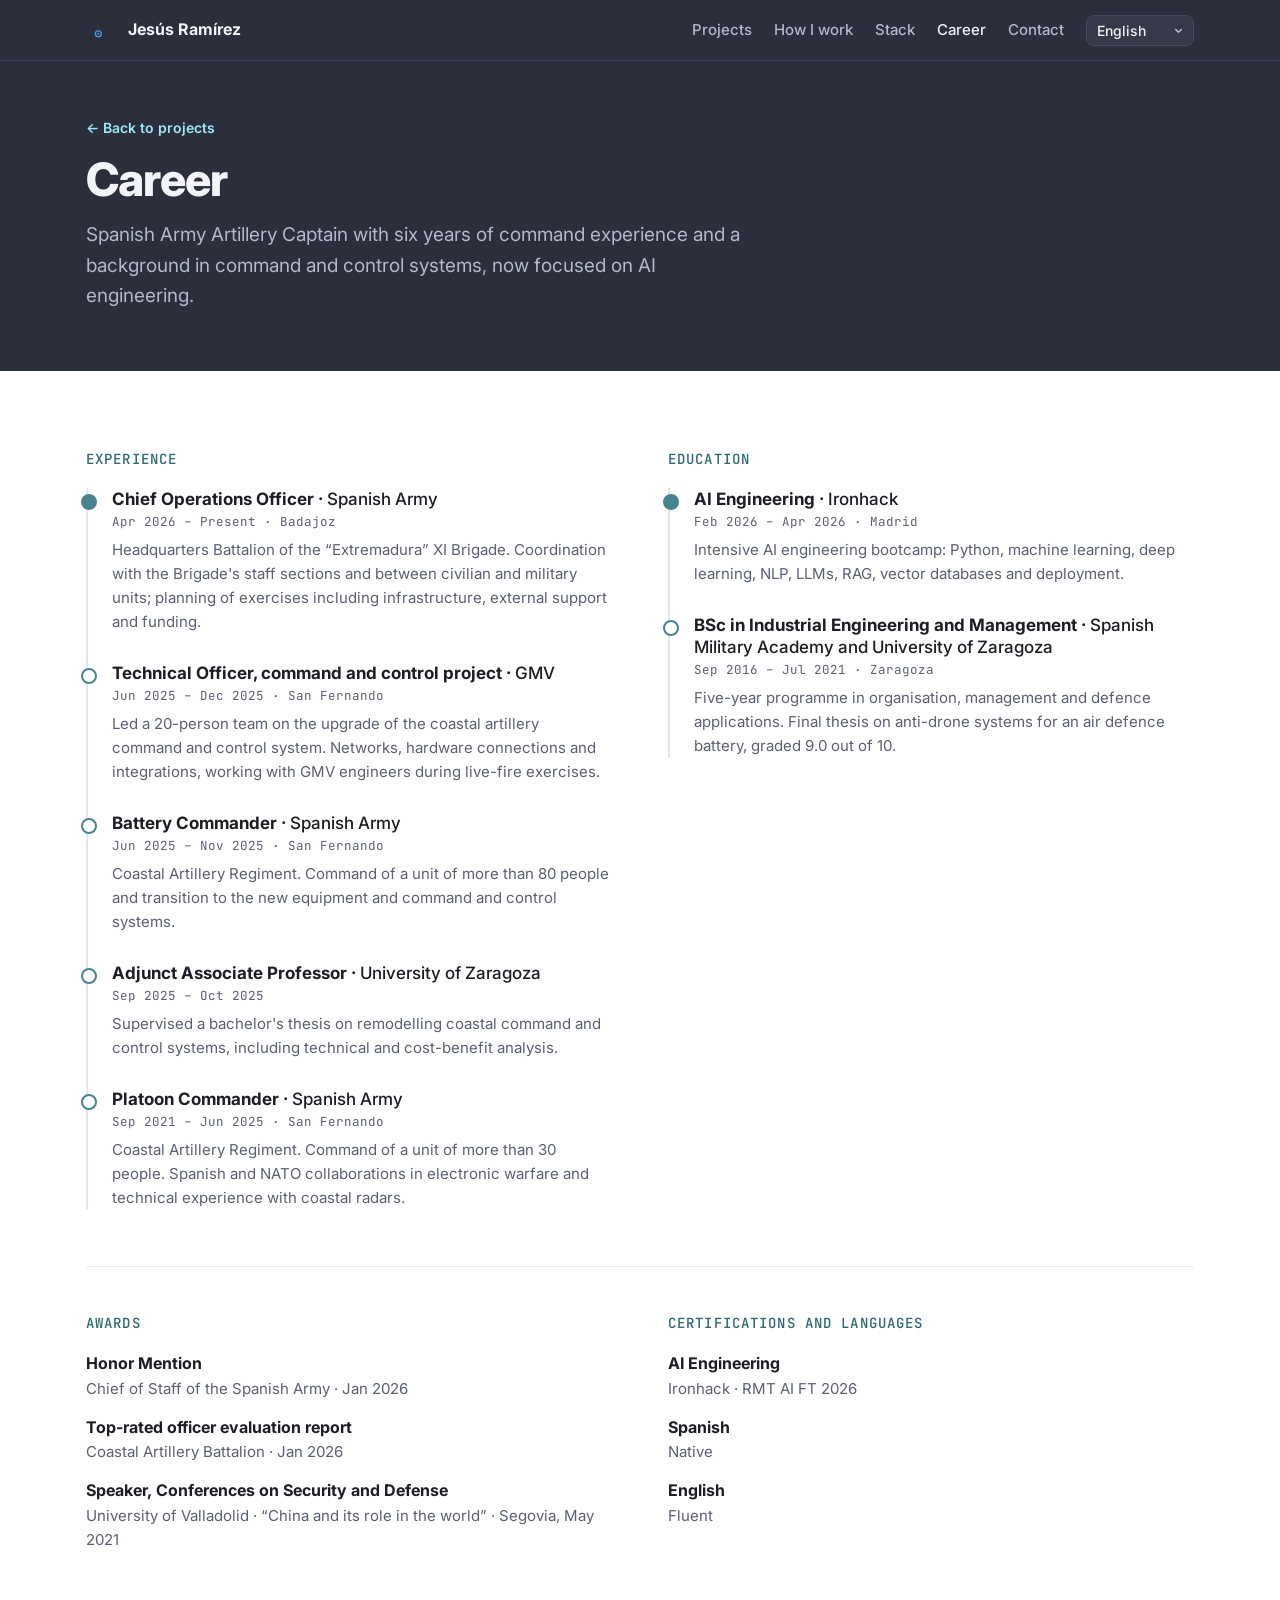
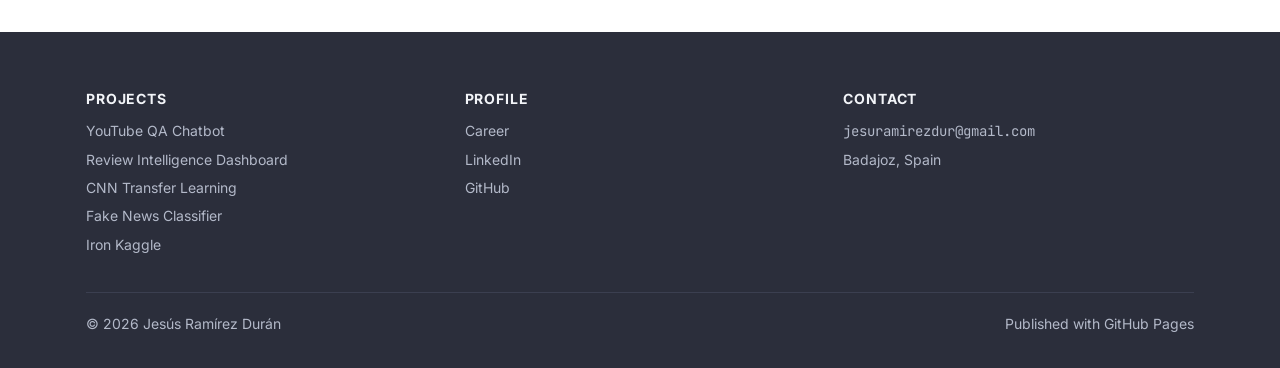
==== career.html @ 247e7cb8 "English by default with automatic translation, and five projects on the main page Co-Authored-By: Cl" ====
<!doctype html>
<html lang="en">
<head>
<meta charset="utf-8">
<meta name="viewport" content="width=device-width, initial-scale=1, viewport-fit=cover">
<meta name="description" content="Spanish Army Artillery Captain with six years of command experience and a background in command and control systems, now focused on AI engineering." data-i18n-content="c.p">
<meta property="og:title" content="Jesús Ramírez Durán · AI Engineering">
<meta property="og:description" content="AI projects: agents, RAG, NLP and computer vision.">
<link rel="icon" type="image/svg+xml" href="logo.svg">
<title data-i18n="c.title">Career · Jesús Ramírez</title>
<link rel="preconnect" href="https://fonts.googleapis.com">
<link rel="stylesheet" href="https://fonts.googleapis.com/css2?family=Inter:wght@400;500;600;700;800&family=JetBrains+Mono:wght@400;500&display=swap">
<link rel="stylesheet" href="style.css">
</head>
<body>
<nav class="nav" aria-label="Main">
  <div class="inner">
    <a class="brand" href="index.html">
      <svg class="logo" width="32" height="32" viewBox="0 0 120 120" aria-hidden="true"><g id="logo-art" fill="none" stroke="currentColor" stroke-width="5" stroke-linecap="round" stroke-linejoin="round">
        <circle cx="46" cy="74" r="11"/>
        <circle class="lg-dot" cx="46" cy="74" r="3.6" fill="currentColor" stroke="none"/>
        <path class="lg-s" pathLength="1" d="M35 74H16"/>
        <path class="lg-s" pathLength="1" d="M38.2 66.2 28 56V44.5"/>
        <path class="lg-s" pathLength="1" d="M46 63V44.5"/>
        <path class="lg-s" pathLength="1" d="M38.2 81.8 26 94v6.5"/>
        <path class="lg-s" pathLength="1" d="M46 85v15.5"/>
        <path class="lg-s" pathLength="1" d="M53.8 81.8 64 92h14.5"/>
        <path class="lg-s" pathLength="1" d="M57 74h31.5"/>
        <circle class="lg-n" cx="10.5" cy="74" r="5.5"/><circle class="lg-n" cx="28" cy="39" r="5.5"/>
        <circle class="lg-n" cx="46" cy="39" r="5.5"/><circle class="lg-n" cx="26" cy="106" r="5.5"/>
        <circle class="lg-n" cx="46" cy="106" r="5.5"/><circle class="lg-n" cx="84" cy="92" r="5.5"/>
        <circle class="lg-n" cx="94" cy="74" r="5.5"/>
        <path class="lg-a" pathLength="1" d="M53.8 66.2 106 14M86 14h20v20"/>
        <path class="lg-a lg-a2" pathLength="1" d="M60 40 80 20M67 20h13v13"/>
        <path class="lg-a lg-a3" pathLength="1" d="M80 62l20-20M87 42h13v13"/>
      </g></svg>
      Jesús Ramírez
    </a>
    <ul>
      <li><a href="index.html#projects" data-i18n="nav.projects">Projects</a></li>
      <li><a href="index.html#how-i-work" data-i18n="nav.how">How I work</a></li>
      <li><a href="index.html#stack" data-i18n="nav.stack">Stack</a></li>
      <li><a href="career.html" aria-current="page" data-i18n="nav.career">Career</a></li>
      <li><a href="#contact" data-i18n="nav.contact">Contact</a></li>
      <li><select id="lang" class="lang" aria-label="Language" data-i18n-aria="nav.lang"><option value="en">English</option><option value="es">Español</option><option value="fr">Français</option><option value="de">Deutsch</option><option value="it">Italiano</option><option value="pt">Português</option></select></li>
    </ul>
  </div>
</nav>

<header class="page-head">
  <div class="inner">
    <a class="back" href="index.html" data-i18n="c.back">← Back to projects</a>
    <h1 data-i18n="nav.career">Career</h1>
    <p data-i18n="c.p">Spanish Army Artillery Captain with six years of command experience and a background in command and control systems, now focused on AI engineering.</p>
  </div>
</header>

<section id="career">
  <div class="inner">
    <div class="cv">
      <div>
        <h3 data-i18n="c.exp">Experience</h3>
        <ul class="tl">
          <li class="now"><h4><span data-i18n="e1.t">Chief Operations Officer</span> · <span class="org" data-i18n="org.army">Spanish Army</span></h4><span class="when" data-i18n="e1.w">Apr 2026 – Present · Badajoz</span><p data-i18n="e1.p">Headquarters Battalion of the “Extremadura” XI Brigade. Coordination with the Brigade's staff sections and between civilian and military units; planning of exercises including infrastructure, external support and funding.</p></li>
          <li><h4><span data-i18n="e2.t">Technical Officer, command and control project</span> · <span class="org">GMV</span></h4><span class="when" data-i18n="e2.w">Jun 2025 – Dec 2025 · San Fernando</span><p data-i18n="e2.p">Led a 20-person team on the upgrade of the coastal artillery command and control system. Networks, hardware connections and integrations, working with GMV engineers during live-fire exercises.</p></li>
          <li><h4><span data-i18n="e3.t">Battery Commander</span> · <span class="org" data-i18n="org.army">Spanish Army</span></h4><span class="when" data-i18n="e3.w">Jun 2025 – Nov 2025 · San Fernando</span><p data-i18n="e3.p">Coastal Artillery Regiment. Command of a unit of more than 80 people and transition to the new equipment and command and control systems.</p></li>
          <li><h4><span data-i18n="e4.t">Adjunct Associate Professor</span> · <span class="org" data-i18n="org.unizar">University of Zaragoza</span></h4><span class="when" data-i18n="e4.w">Sep 2025 – Oct 2025</span><p data-i18n="e4.p">Supervised a bachelor's thesis on remodelling coastal command and control systems, including technical and cost-benefit analysis.</p></li>
          <li><h4><span data-i18n="e5.t">Platoon Commander</span> · <span class="org" data-i18n="org.army">Spanish Army</span></h4><span class="when" data-i18n="e5.w">Sep 2021 – Jun 2025 · San Fernando</span><p data-i18n="e5.p">Coastal Artillery Regiment. Command of a unit of more than 30 people. Spanish and NATO collaborations in electronic warfare and technical experience with coastal radars.</p></li>
        </ul>
      </div>
      <div>
        <h3 data-i18n="c.edu">Education</h3>
        <ul class="tl">
          <li class="now"><h4>AI Engineering · <span class="org">Ironhack</span></h4><span class="when" data-i18n="d1.w">Feb 2026 – Apr 2026 · Madrid</span><p data-i18n="d1.p">Intensive AI engineering bootcamp: Python, machine learning, deep learning, NLP, LLMs, RAG, vector databases and deployment.</p></li>
          <li><h4><span data-i18n="d2.t">BSc in Industrial Engineering and Management</span> · <span class="org" data-i18n="org.agm">Spanish Military Academy and University of Zaragoza</span></h4><span class="when" data-i18n="d2.w">Sep 2016 – Jul 2021 · Zaragoza</span><p data-i18n="d2.p">Five-year programme in organisation, management and defence applications. Final thesis on anti-drone systems for an air defence battery, graded 9.0 out of 10.</p></li>
        </ul>
      </div>
    </div>
    <div class="cv cv-extra">
      <div>
        <h3 data-i18n="c.awards">Awards</h3>
        <ul class="plain">
          <li><strong data-i18n="a1.t">Honor Mention</strong><span data-i18n="a1.p">Chief of Staff of the Spanish Army · Jan 2026</span></li>
          <li><strong data-i18n="a2.t">Top-rated officer evaluation report</strong><span data-i18n="a2.p">Coastal Artillery Battalion · Jan 2026</span></li>
          <li><strong data-i18n="a3.t">Speaker, Conferences on Security and Defense</strong><span data-i18n="a3.p">University of Valladolid · “China and its role in the world” · Segovia, May 2021</span></li>
        </ul>
      </div>
      <div>
        <h3 data-i18n="c.certs">Certifications and languages</h3>
        <ul class="plain">
          <li><strong>AI Engineering</strong>Ironhack · RMT AI FT 2026</li>
          <li><strong data-i18n="l.es">Spanish</strong><span data-i18n="l.native">Native</span></li>
          <li><strong data-i18n="l.en">English</strong><span data-i18n="l.fluent">Fluent</span></li>
        </ul>
      </div>
    </div>
  </div>
</section>

<footer id="contact">
  <div class="inner">
    <div class="cols">
      <div><h4 data-i18n="nav.projects">Projects</h4><ul><li><a href="index.html#projects">YouTube QA Chatbot</a></li><li><a href="index.html#projects">Review Intelligence Dashboard</a></li><li><a href="index.html#projects">CNN Transfer Learning</a></li><li><a href="index.html#projects">Fake News Classifier</a></li><li><a href="index.html#projects">Iron Kaggle</a></li></ul></div>
      <div><h4 data-i18n="foot.profile">Profile</h4><ul><li><a href="career.html" data-i18n="nav.career">Career</a></li><li><a href="https://www.linkedin.com/in/jes%C3%BAs-ram%C3%ADrez-dur%C3%A1n-618083404">LinkedIn</a></li><li><a href="https://github.com/JTiiz">GitHub</a></li></ul></div>
      <div><h4 data-i18n="nav.contact">Contact</h4><ul><li><a class="mail" href="mailto:jesuramirezdur@gmail.com">jesuramirezdur@gmail.com</a></li><li data-i18n="foot.loc">Badajoz, Spain</li></ul></div>
    </div>
    <div class="legal"><span>© 2026 Jesús Ramírez Durán</span><span data-i18n="foot.pub">Published with GitHub Pages</span></div>
  </div>
</footer>
<script src="i18n.js"></script>
</body>
</html>
---- style.css ----
/* Estilo inspirado en electronjs.org: hero oscuro azul pizarra con acento cian, cuerpo claro, rejilla de características, bloques de terminal y secciones alternas texto/captura */
:root{
  --hero:#2B2E3B; --hero-2:#353949; --hero-fg:#F2F4F8; --hero-muted:#B3B9C9;
  --bg:#FFFFFF; --bg-alt:#F5F6F9; --fg:#1C1E26; --muted:#5A6072; --line:#E2E5EC;
  --accent:#47848F; --accent-ink:#2F6872; --cyan:#9FEAF9;
  --term:#1E2029; --term-fg:#D7DCE6;
  --display:'Inter',system-ui,-apple-system,'Segoe UI',sans-serif;
  --mono:'JetBrains Mono',ui-monospace,Consolas,monospace;
}
@media (prefers-color-scheme: dark){:root:not([data-theme="light"]){
  --bg:#1B1D25; --bg-alt:#22252F; --fg:#E8EBF2; --muted:#A3A9B8; --line:#343846;
  --accent:#7CC3CF; --accent-ink:#9FEAF9; --term:#13141A; color-scheme:dark}}
:root[data-theme="dark"]{
  --bg:#1B1D25; --bg-alt:#22252F; --fg:#E8EBF2; --muted:#A3A9B8; --line:#343846;
  --accent:#7CC3CF; --accent-ink:#9FEAF9; --term:#13141A; color-scheme:dark}

*{box-sizing:border-box}
html{scroll-behavior:smooth;scroll-padding-top:70px}
body{margin:0}
img,video{max-width:100%}
.screen video{width:100%;height:100%;object-fit:cover;display:block}
.screen.has-video{padding:0;background:#000}
body{background:var(--bg);color:var(--fg);font-family:var(--display);font-size:16px;line-height:1.6}
body::before{content:"";position:fixed;inset:0 0 auto;height:env(safe-area-inset-top,0px);z-index:10;background:var(--hero)}
a{color:var(--accent-ink)}
a:focus-visible,.btn:focus-visible{outline:2px solid var(--cyan);outline-offset:3px}
h1,h2,h3{text-wrap:balance;margin:0;line-height:1.15}
.inner{max-width:1140px;margin:0 auto;padding-left:max(16px,env(safe-area-inset-left,0px));padding-right:max(16px,env(safe-area-inset-right,0px))}

/* Navbar */
.nav{position:sticky;top:env(safe-area-inset-top,0px);z-index:5;background:var(--hero);border-bottom:1px solid #3B3F50}
.nav .inner{display:flex;align-items:center;justify-content:space-between;gap:16px;min-height:60px;flex-wrap:wrap;padding-block:8px}
.brand{display:flex;align-items:center;gap:10px;color:var(--hero-fg);text-decoration:none;font-weight:700}
.nav ul{display:flex;gap:22px;list-style:none;margin:0;padding:0;flex-wrap:wrap}
.nav ul a{color:var(--hero-muted);text-decoration:none;font-size:15px;font-weight:500}
.nav ul a:hover{color:var(--hero-fg)}

/* Hero */
.hero{background:var(--hero);color:var(--hero-fg);text-align:center;overflow:hidden;position:relative}
.hero .inner{padding-block:72px 88px;display:flex;flex-direction:column;align-items:center;gap:22px;position:relative}
.logo{color:#4A9BE0;flex:none}
.logo-hero{width:156px;height:156px}
/*logo-anim*/
.lg-s,.lg-a{stroke-dasharray:1;stroke-dashoffset:0}
.lg-n,.lg-dot{transform-box:fill-box;transform-origin:center}
.lg-s{animation:lg-draw 5s ease-out infinite both}
.lg-n{animation:lg-pop 5s ease-out infinite both}
.lg-a{animation:lg-shoot 5s cubic-bezier(.3,.7,.2,1) infinite both}
.lg-a2{animation-delay:.18s}.lg-a3{animation-delay:.36s}
.lg-dot{animation:lg-pulse 1.25s ease-in-out infinite}
@keyframes lg-draw{0%{stroke-dashoffset:1;opacity:0}3%{opacity:1}20%{stroke-dashoffset:0}88%{opacity:1}95%,100%{stroke-dashoffset:0;opacity:0}}
@keyframes lg-pop{0%,18%{transform:scale(0);opacity:0}26%{transform:scale(1.25);opacity:1}31%{transform:scale(1)}88%{transform:scale(1);opacity:1}95%,100%{transform:scale(1);opacity:0}}
@keyframes lg-shoot{0%,30%{stroke-dashoffset:1;opacity:0}32%{opacity:1}52%{stroke-dashoffset:0}84%{opacity:1}92%,100%{stroke-dashoffset:0;opacity:0}}
@keyframes lg-pulse{0%,100%{transform:scale(.7)}50%{transform:scale(1.25)}}
@media (prefers-reduced-motion:reduce){.lg-s,.lg-n,.lg-a,.lg-dot{animation:none}}
/*end-logo-anim*/
.hero h1{font-size:clamp(32px,5.4vw,54px);font-weight:800;letter-spacing:-.02em;max-width:900px}
.hero h1 em{font-style:normal;color:var(--cyan)}
.hero p{margin:0;color:var(--hero-muted);font-size:clamp(17px,2vw,20px);max-width:640px}
.actions{display:flex;gap:12px;flex-wrap:wrap;justify-content:center}
.btn{display:inline-flex;align-items:center;gap:8px;min-height:46px;padding:0 22px;border-radius:8px;font-weight:600;font-size:16px;text-decoration:none;transition:transform .15s,background .15s}
.btn:hover{transform:translateY(-1px)}
.btn-primary{background:var(--cyan);color:#1C1E26}
.btn-ghost{color:var(--hero-fg);border:1px solid #5A6072}
.btn-ghost:hover{background:var(--hero-2)}
.badges{display:flex;gap:8px;flex-wrap:wrap;justify-content:center;font-family:var(--mono);font-size:13px;color:var(--hero-muted)}
.badges span{border:1px solid #454A5C;border-radius:999px;padding:3px 12px}

/* Features */
section{padding-block:80px}
.alt{background:var(--bg-alt)}
.sec-head{display:flex;flex-direction:column;gap:10px;margin-bottom:40px;max-width:680px}
.sec-head h2{font-size:clamp(26px,3.4vw,36px);font-weight:700;letter-spacing:-.01em}
.sec-head p{margin:0;color:var(--muted)}
.features{display:grid;grid-template-columns:repeat(auto-fit,minmax(min(100%,300px),1fr));gap:36px 40px}
.feat{display:flex;flex-direction:column;gap:8px;min-width:0}
.feat svg{width:30px;height:30px;color:var(--accent)}
.feat h3{font-size:18px;font-weight:700}
.feat p{margin:0;color:var(--muted);font-size:15px}

/* Projects */
.project{display:grid;grid-template-columns:repeat(auto-fit,minmax(min(100%,420px),1fr));gap:48px;align-items:center;padding-block:56px;border-top:1px solid var(--line)}
.project:first-of-type{border-top:0;padding-top:0}
.project.flip .shot{order:-1}
@media (max-width:900px){.project.flip .shot{order:0}}
.copy{display:flex;flex-direction:column;gap:14px;min-width:0}
.kicker{font-family:var(--mono);font-size:12px;letter-spacing:.08em;text-transform:uppercase;color:var(--accent-ink)}
.copy h3{font-size:clamp(24px,2.8vw,30px);font-weight:700;letter-spacing:-.01em}
.copy p{margin:0;color:var(--muted)}
.copy ul{margin:0;padding:0;list-style:none;display:flex;flex-direction:column;gap:8px}
.copy li{display:flex;gap:10px;font-size:15px}
.copy li svg{flex:none;width:18px;height:18px;margin-top:3px;color:var(--accent)}
.links{display:flex;gap:18px;flex-wrap:wrap;font-weight:600;font-size:15px}
.links a{text-decoration:none}.links a:hover{text-decoration:underline}

/* Trayectoria */
.cv{display:grid;grid-template-columns:repeat(auto-fit,minmax(min(100%,420px),1fr));gap:48px 56px;align-items:start}
.cv h3{font-size:14px;font-family:var(--mono);text-transform:uppercase;letter-spacing:.08em;color:var(--accent-ink);font-weight:500;margin-bottom:20px}
.tl{list-style:none;margin:0;padding:0;border-left:2px solid var(--line)}
.tl li{position:relative;padding:0 0 28px 24px}
.tl li:last-child{padding-bottom:0}
.tl li::before{content:"";position:absolute;left:-7px;top:6px;width:12px;height:12px;border-radius:50%;background:var(--bg);border:2px solid var(--accent)}
.tl li.now::before{background:var(--accent)}
.tl h4{margin:0;font-size:17px;font-weight:700;line-height:1.3}
.tl .org{font-weight:500}
.tl .when{display:block;font-family:var(--mono);font-size:12.5px;color:var(--muted);margin:2px 0 6px}
.tl p{margin:0;color:var(--muted);font-size:15px}

/* App window holding the video */
.shot{background:var(--hero);border-radius:12px;overflow:hidden;box-shadow:0 18px 40px -18px rgba(20,22,30,.45);max-width:100%;min-width:0}
.shot .bar{display:flex;align-items:center;gap:6px;padding:10px 14px;background:var(--hero-2)}
.shot .bar i{width:11px;height:11px;border-radius:50%;background:#5A6072}
.shot .bar span{margin-left:10px;font-family:var(--mono);font-size:12px;color:var(--hero-muted);white-space:nowrap;overflow:hidden;text-overflow:ellipsis}
.screen{aspect-ratio:16/9;max-width:100%;display:flex;flex-direction:column;align-items:center;justify-content:center;gap:12px;color:var(--hero-muted);font-size:14px;text-align:center;padding:16px;
  background:radial-gradient(circle at 50% 40%,#3A3F52 0,#2B2E3B 70%)}
.play{width:62px;height:62px;border-radius:50%;border:2px solid var(--cyan);display:grid;place-items:center}
.play svg{width:22px;height:22px;margin-left:4px;fill:var(--cyan)}

/* Terminal */
.terminal-wrap{display:grid;grid-template-columns:repeat(auto-fit,minmax(min(100%,420px),1fr));gap:48px;align-items:center}
.terminal{background:var(--term);color:var(--term-fg);border-radius:12px;font-family:var(--mono);font-size:14px;line-height:1.8;overflow-x:auto;min-width:0}
.terminal .bar{display:flex;gap:6px;padding:12px 16px;border-bottom:1px solid #2C2F3B}
.terminal .bar i{width:11px;height:11px;border-radius:50%;background:#454A5C}
.terminal pre{margin:0;padding:18px 20px}
.terminal .p{color:#7CC3CF}.terminal .c{color:#7F8597}.terminal .ok{color:#A8E6A1}

/* Stack */
.stack{display:flex;flex-wrap:wrap;gap:10px}
.stack span{border:1px solid var(--line);background:var(--bg);border-radius:8px;padding:8px 14px;font-size:14px;font-weight:500}

/* Footer */
footer{background:var(--hero);color:var(--hero-muted);font-size:14px}
footer .inner{padding-block:56px 32px;display:flex;flex-direction:column;gap:36px}
.cols{display:grid;grid-template-columns:repeat(auto-fit,minmax(160px,1fr));gap:28px}
.cols h4{margin:0 0 10px;color:var(--hero-fg);font-size:14px;text-transform:uppercase;letter-spacing:.06em}
.cols ul{list-style:none;margin:0;padding:0;display:flex;flex-direction:column;gap:6px}
.cols a{color:var(--hero-muted);text-decoration:none}.cols a:hover{color:var(--cyan)}
.legal{border-top:1px solid #3B3F50;padding-top:20px;display:flex;justify-content:space-between;flex-wrap:wrap;gap:12px}
.mail{font-family:var(--mono);color:var(--hero-fg);user-select:all}

/* Página interior */
.page-head{background:var(--hero);color:var(--hero-fg)}
.page-head .inner{padding-block:56px 60px;display:flex;flex-direction:column;gap:14px}
.page-head h1{font-size:clamp(30px,4.6vw,46px);font-weight:800;letter-spacing:-.02em}
.page-head p{margin:0;color:var(--hero-muted);font-size:clamp(16px,1.8vw,19px);max-width:680px}
.page-head .back{color:var(--cyan);text-decoration:none;font-size:14px;font-weight:600}
.page-head .back:hover{text-decoration:underline}
.nav ul a[aria-current="page"]{color:var(--hero-fg)}
.stack-groups{display:flex;flex-direction:column;gap:18px}
.stack-groups h4{margin:0 0 8px;font-family:var(--mono);font-size:12px;font-weight:500;letter-spacing:.08em;text-transform:uppercase;color:var(--muted)}
.plain{list-style:none;margin:0;padding:0;display:flex;flex-direction:column;gap:14px}
.plain li{color:var(--muted);font-size:15px}
.plain strong{color:var(--fg);display:block;font-size:16px}
.cv-extra{margin-top:56px;padding-top:48px;border-top:1px solid var(--line)}


/* Language selector */
.nav ul{align-items:center}
.lang{appearance:none;-webkit-appearance:none;background:var(--hero-2) url("data:image/svg+xml,%3Csvg xmlns='http://www.w3.org/2000/svg' viewBox='0 0 12 12' fill='none' stroke='%23B3B9C9' stroke-width='1.6'%3E%3Cpath d='M2.5 4.5 6 8l3.5-3.5'/%3E%3C/svg%3E") no-repeat right 9px center/11px;color:var(--hero-fg);border:1px solid #454A5C;border-radius:8px;font:500 14px var(--display);padding:6px 28px 6px 10px;cursor:pointer}
.lang:focus-visible{outline:2px solid var(--cyan);outline-offset:2px}
.lang option{color:#1C1E26;background:#fff}
.copy li span{min-width:0}
.plain li span{display:block}
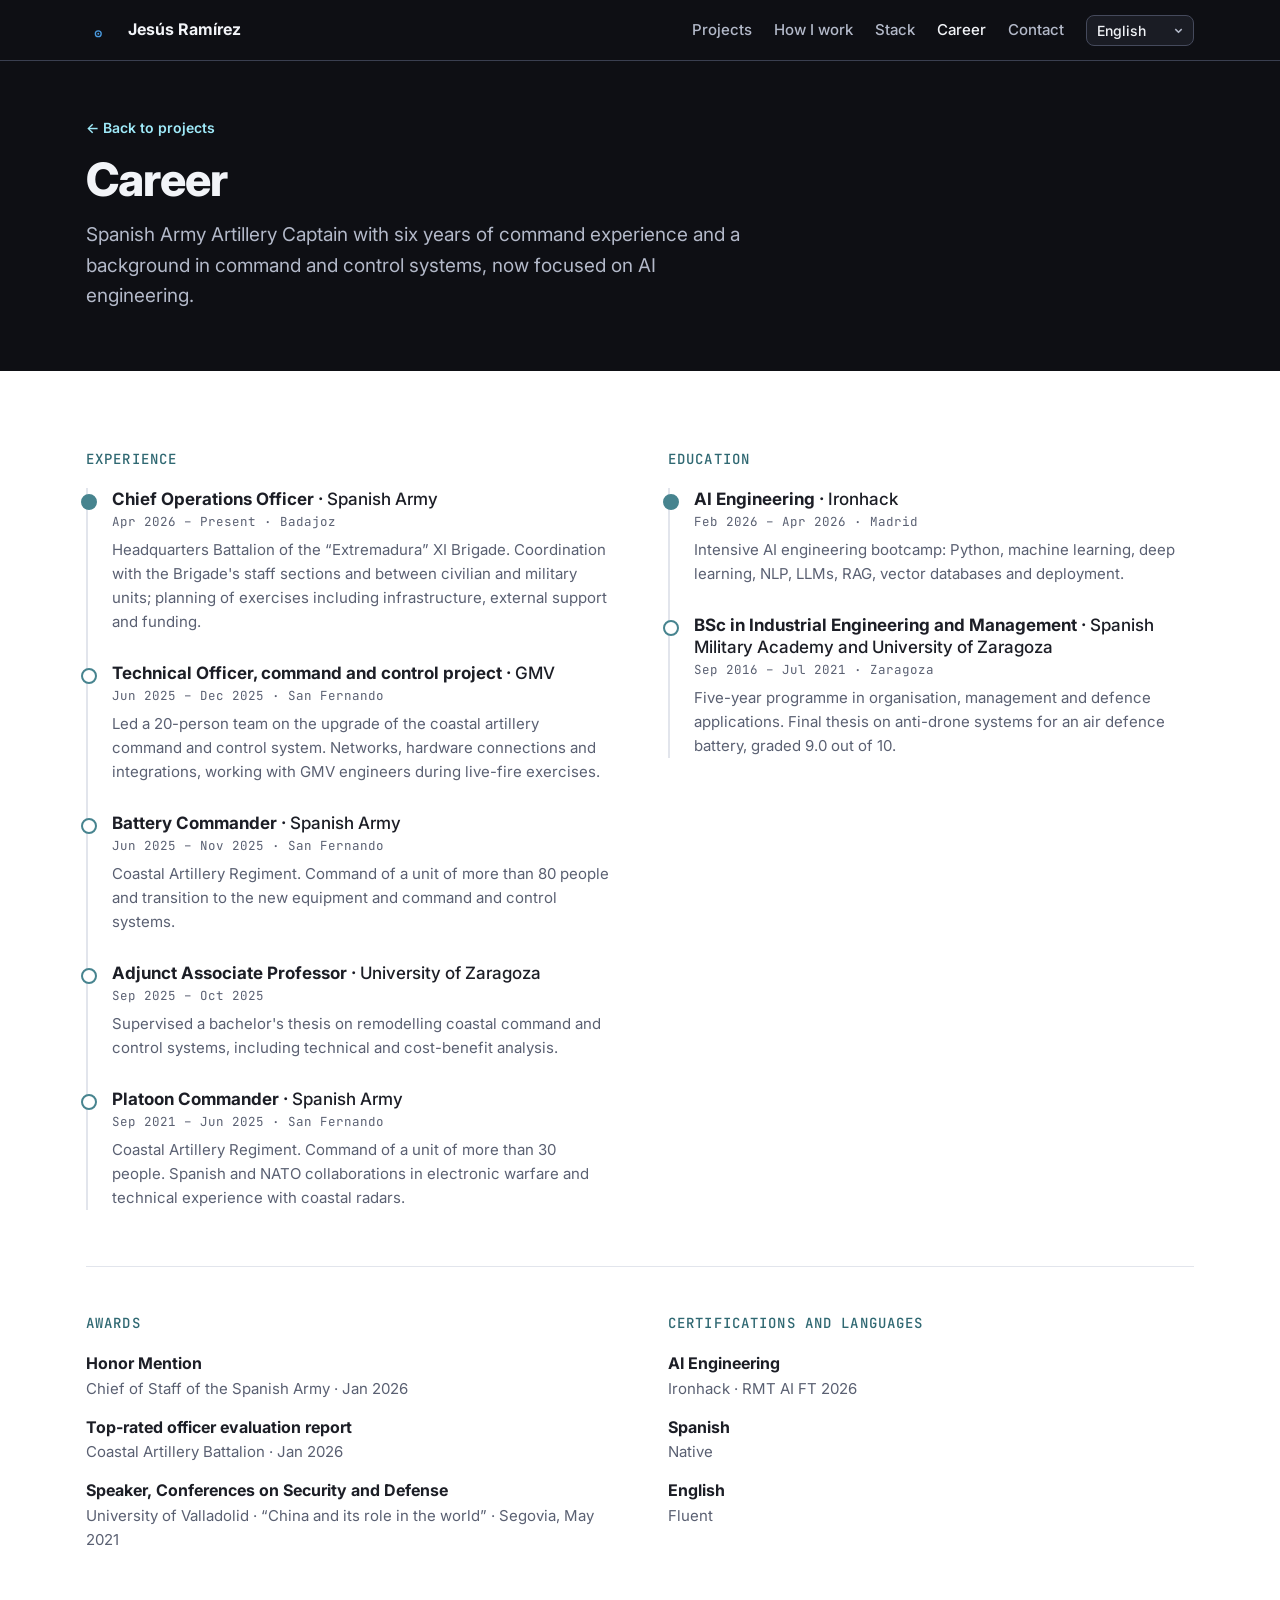
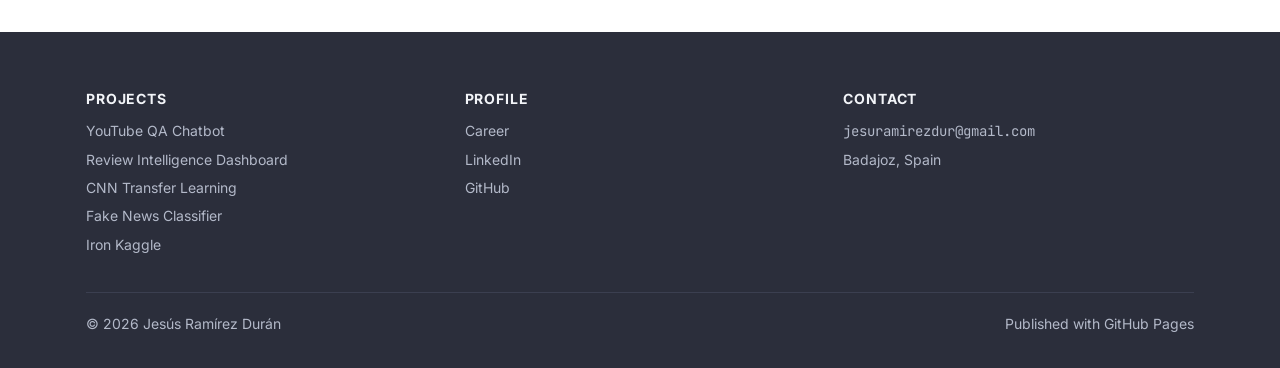
==== commit e6ecf007: "Force the letterboxed video in fullscreen and bust the CSS cache - Version the stylesheet URL so bro" ====
--- a/career.html
+++ b/career.html
@@ -10,7 +10,7 @@
 <title data-i18n="c.title">Career · Jesús Ramírez</title>
 <link rel="preconnect" href="https://fonts.googleapis.com">
 <link rel="stylesheet" href="https://fonts.googleapis.com/css2?family=Inter:wght@400;500;600;700;800&family=JetBrains+Mono:wght@400;500&display=swap">
-<link rel="stylesheet" href="style.css">
+<link rel="stylesheet" href="style.css?v=20261119">
 </head>
 <body>
 <nav class="nav" aria-label="Main">
--- a/style.css
+++ b/style.css
@@ -18,7 +18,10 @@
 html{scroll-behavior:smooth;scroll-padding-top:70px}
 body{margin:0}
 img,video{max-width:100%}
-.screen video{width:100%;height:100%;object-fit:cover;display:block}
+.screen video{width:100%;height:100%;object-fit:contain;background:#000;display:block}
+/* Fullscreen: always show the whole frame, letterboxed, whatever the screen ratio */
+video:fullscreen{object-fit:contain!important;background:#000}
+video:-webkit-full-screen{object-fit:contain!important;background:#000}
 .screen.has-video{padding:0;background:#000}
 body{background:var(--bg);color:var(--fg);font-family:var(--display);font-size:16px;line-height:1.6}
 body::before{content:"";position:fixed;inset:0 0 auto;height:env(safe-area-inset-top,0px);z-index:10;background:var(--hero)}
@@ -161,3 +164,50 @@
 .lang option{color:#1C1E26;background:#fff}
 .copy li span{min-width:0}
 .plain li span{display:block}
+
+/* Project cards: bookmark shape, fill with their colour on hover; the selected project's details show below */
+.sec-head .hint{font-family:var(--mono);font-size:13px}
+.cards{display:grid;grid-template-columns:repeat(auto-fit,minmax(min(100%,140px),1fr));gap:40px 18px;padding-top:16px}
+.card{--card:#0E0F14;--card-fg:#F2F4F8;--card-dim:#8E94A6;position:relative;min-width:0;max-width:100%;display:flex;flex-direction:column;text-align:left;font:inherit;color:var(--card-fg);
+  background:var(--card);border:0;border-radius:18px 0 18px 0;padding:0;cursor:pointer;aspect-ratio:3/4;isolation:isolate;
+  transition:transform .45s cubic-bezier(.2,1.4,.4,1),box-shadow .35s}
+.card::before,.card::after{content:"";position:absolute;background:var(--card);z-index:-1;transition:background .35s}
+.card::before{right:0;bottom:100%;width:62%;height:16px;border-radius:12px 12px 0 0}
+.card::after{left:0;top:100%;width:36%;height:16px;border-radius:0 0 12px 12px}
+.card .fill{position:absolute;inset:0;border-radius:inherit;background:linear-gradient(170deg,var(--c),var(--c2) 78%);opacity:0;transition:opacity .35s;z-index:-1}
+.card .label{position:absolute;right:12px;bottom:calc(100% - 4px);font-family:var(--mono);font-size:10.5px;white-space:nowrap}
+.card .dots{position:absolute;left:14px;top:calc(100% + 1px);display:flex;gap:4px}
+.card .dots i{width:5px;height:5px;border-radius:50%;background:var(--c)}
+.card canvas{width:100%;flex:1;min-height:0;display:block;opacity:.8;transition:opacity .35s}
+.card .cap{padding:0 14px;font-size:11.5px;font-weight:600;line-height:1.35;margin-top:-40px;max-width:88%}
+.card .big{padding:22px 14px 18px;font-size:clamp(20px,2.1vw,25px);font-weight:500;letter-spacing:-.02em;line-height:1.1;color:var(--card-dim);transition:color .35s}
+.card:hover,.card:focus-visible,.card[aria-pressed="true"]{transform:translateY(-8px);box-shadow:0 22px 40px -18px var(--c)}
+.card:hover .fill,.card:focus-visible .fill,.card[aria-pressed="true"] .fill{opacity:1}
+.card:hover::before,.card:focus-visible::before,.card[aria-pressed="true"]::before{background:var(--c)}
+.card:hover::after,.card:focus-visible::after,.card[aria-pressed="true"]::after{background:var(--c2)}
+.card:hover .dots i,.card:focus-visible .dots i,.card[aria-pressed="true"] .dots i{background:var(--card-fg)}
+.card:hover canvas,.card:focus-visible canvas,.card[aria-pressed="true"] canvas{opacity:1}
+.card:hover .big,.card:focus-visible .big,.card[aria-pressed="true"] .big{color:var(--card-fg)}
+.card:focus-visible{outline:2px solid var(--accent);outline-offset:4px}
+@media (prefers-reduced-motion:reduce){.card{transition:none}}
+.details{margin-top:72px;border-top:1px solid var(--line);padding-top:56px}
+
+/* Project dialog */
+.modal{border:1px solid var(--line);border-radius:14px;padding:0;background:var(--bg);color:var(--fg);width:min(1120px,calc(100% - 32px));max-width:none;max-height:calc(100% - 32px);box-shadow:0 30px 80px -20px rgba(10,12,18,.7)}
+.modal::backdrop{background:rgba(20,22,30,.72)}
+.modal .project{border-top:0;padding:56px clamp(18px,4vw,44px) clamp(22px,4vw,44px);gap:32px 44px}
+.modal-close{position:absolute;top:12px;right:12px;width:36px;height:36px;border-radius:50%;border:1px solid var(--line);background:var(--bg-alt);color:var(--fg);font-size:20px;line-height:1;cursor:pointer;z-index:2}
+.modal-close:hover{background:var(--accent);color:var(--bg)}
+.modal-close:focus-visible{outline:2px solid var(--accent);outline-offset:2px}
+[hidden]{display:none!important}
+
+/* Header in the cards' near-black, with wave ribbons behind the logo and headline */
+:root{--head:#0E0F14}
+.nav,.hero,.page-head,body::before{background:var(--head)}
+.nav{border-bottom-color:#3A3F50}
+#hero-waves{position:absolute;inset:0;width:100%;height:100%;display:block}
+.hero h1{text-shadow:0 2px 24px var(--head)}
+.hero p{text-shadow:0 1px 16px var(--head)}
+.hero .btn-ghost,.hero .badges span{background:rgba(14,15,20,.55)}
+.hero .btn-ghost:hover{background:var(--hero-2)}
+.lang{background-color:#1A1C24}
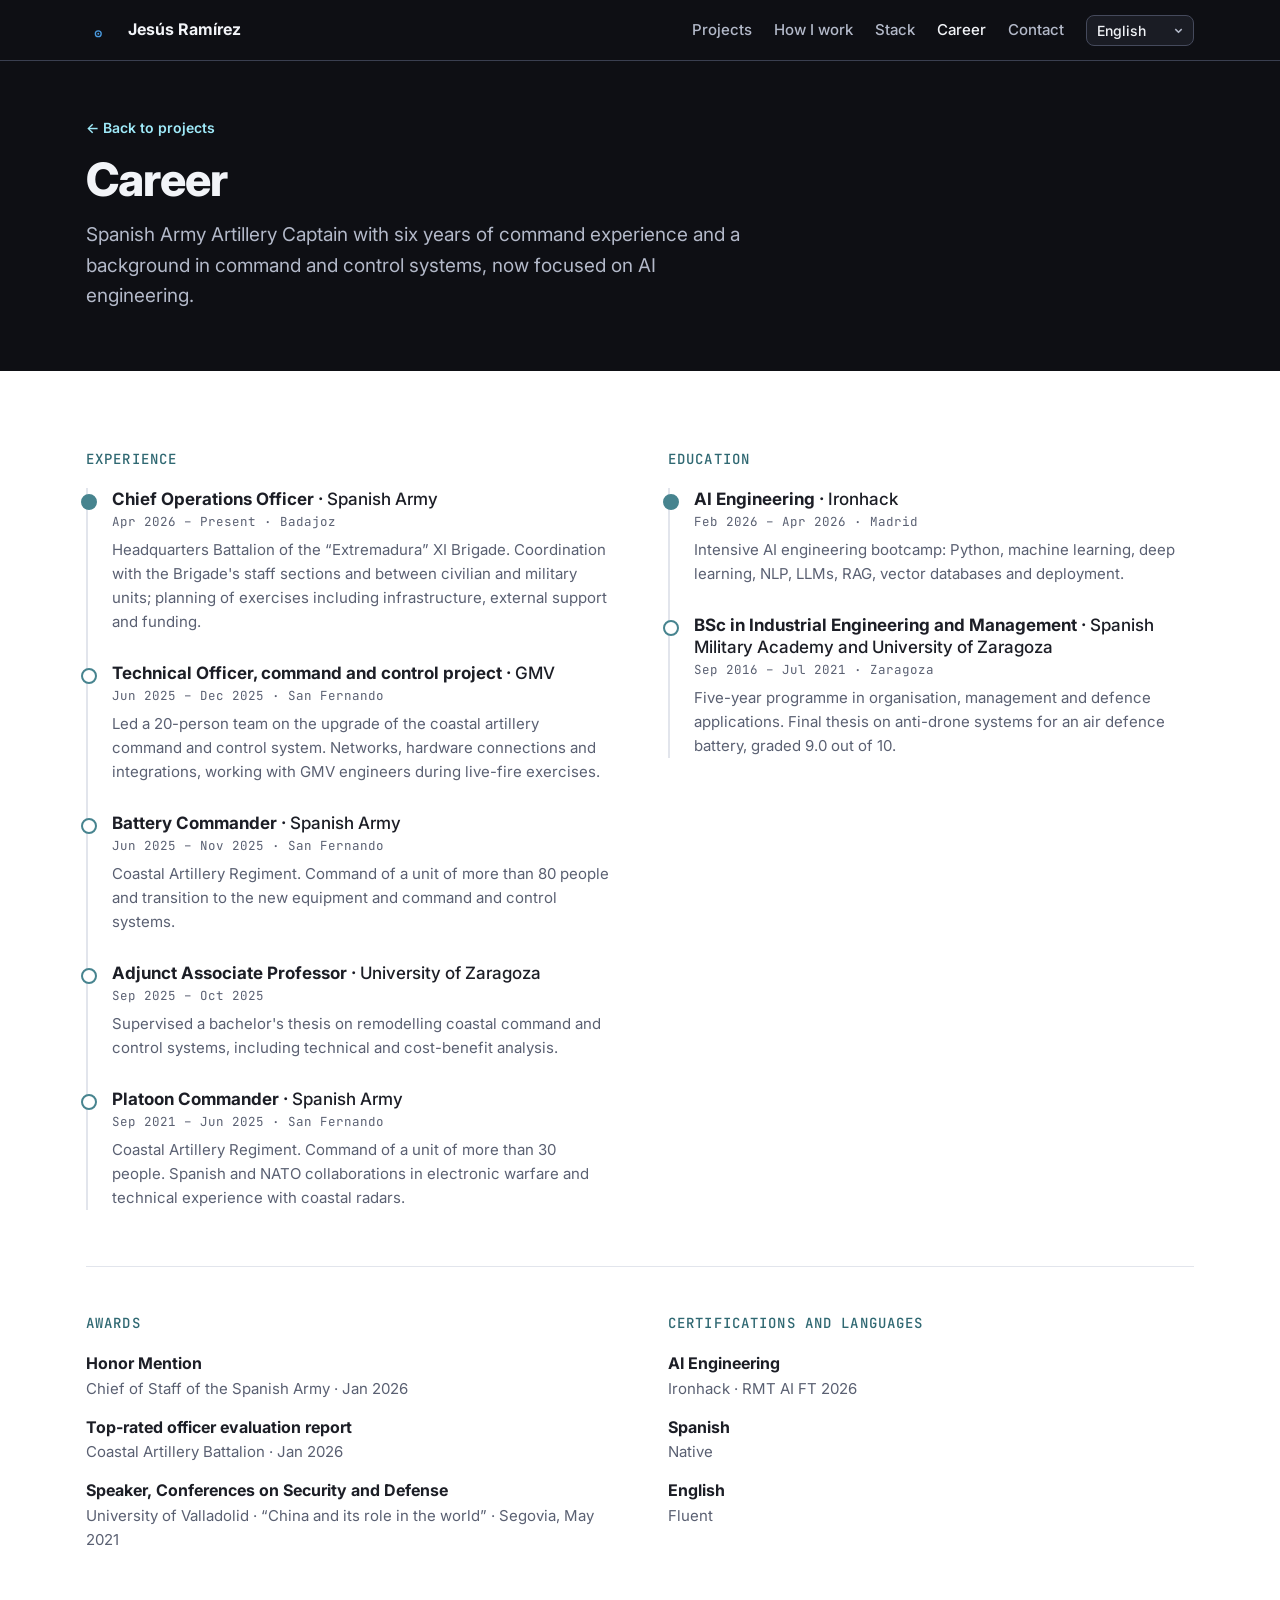
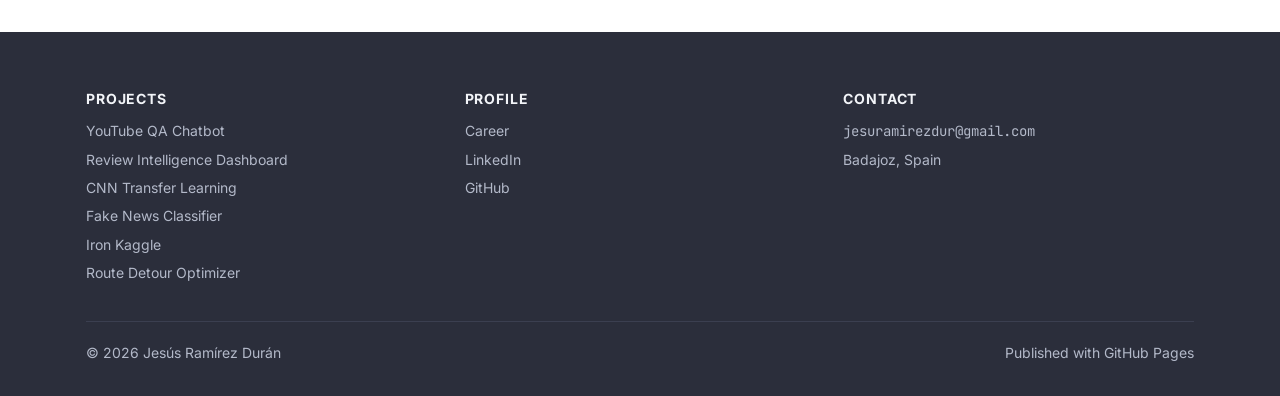
==== commit 65b04e61: "Add Route Detour Optimizer card with demo video and live link Co-Authored-By: Claude Opus 5.5 <norep" ====
--- a/career.html
+++ b/career.html
@@ -100,7 +100,7 @@
 <footer id="contact">
   <div class="inner">
     <div class="cols">
-      <div><h4 data-i18n="nav.projects">Projects</h4><ul><li><a href="index.html#projects">YouTube QA Chatbot</a></li><li><a href="index.html#projects">Review Intelligence Dashboard</a></li><li><a href="index.html#projects">CNN Transfer Learning</a></li><li><a href="index.html#projects">Fake News Classifier</a></li><li><a href="index.html#projects">Iron Kaggle</a></li></ul></div>
+      <div><h4 data-i18n="nav.projects">Projects</h4><ul><li><a href="index.html#projects">YouTube QA Chatbot</a></li><li><a href="index.html#projects">Review Intelligence Dashboard</a></li><li><a href="index.html#projects">CNN Transfer Learning</a></li><li><a href="index.html#projects">Fake News Classifier</a></li><li><a href="index.html#projects">Iron Kaggle</a></li><li><a href="index.html#projects">Route Detour Optimizer</a></li></ul></div>
       <div><h4 data-i18n="foot.profile">Profile</h4><ul><li><a href="career.html" data-i18n="nav.career">Career</a></li><li><a href="https://www.linkedin.com/in/jes%C3%BAs-ram%C3%ADrez-dur%C3%A1n-618083404">LinkedIn</a></li><li><a href="https://github.com/JTiiz">GitHub</a></li></ul></div>
       <div><h4 data-i18n="nav.contact">Contact</h4><ul><li><a class="mail" href="mailto:jesuramirezdur@gmail.com">jesuramirezdur@gmail.com</a></li><li data-i18n="foot.loc">Badajoz, Spain</li></ul></div>
     </div>
--- a/style.css
+++ b/style.css
@@ -120,12 +120,6 @@
 .play svg{width:22px;height:22px;margin-left:4px;fill:var(--cyan)}
 
 /* Terminal */
-.terminal-wrap{display:grid;grid-template-columns:repeat(auto-fit,minmax(min(100%,420px),1fr));gap:48px;align-items:center}
-.terminal{background:var(--term);color:var(--term-fg);border-radius:12px;font-family:var(--mono);font-size:14px;line-height:1.8;overflow-x:auto;min-width:0}
-.terminal .bar{display:flex;gap:6px;padding:12px 16px;border-bottom:1px solid #2C2F3B}
-.terminal .bar i{width:11px;height:11px;border-radius:50%;background:#454A5C}
-.terminal pre{margin:0;padding:18px 20px}
-.terminal .p{color:#7CC3CF}.terminal .c{color:#7F8597}.terminal .ok{color:#A8E6A1}
 
 /* Stack */
 .stack{display:flex;flex-wrap:wrap;gap:10px}
